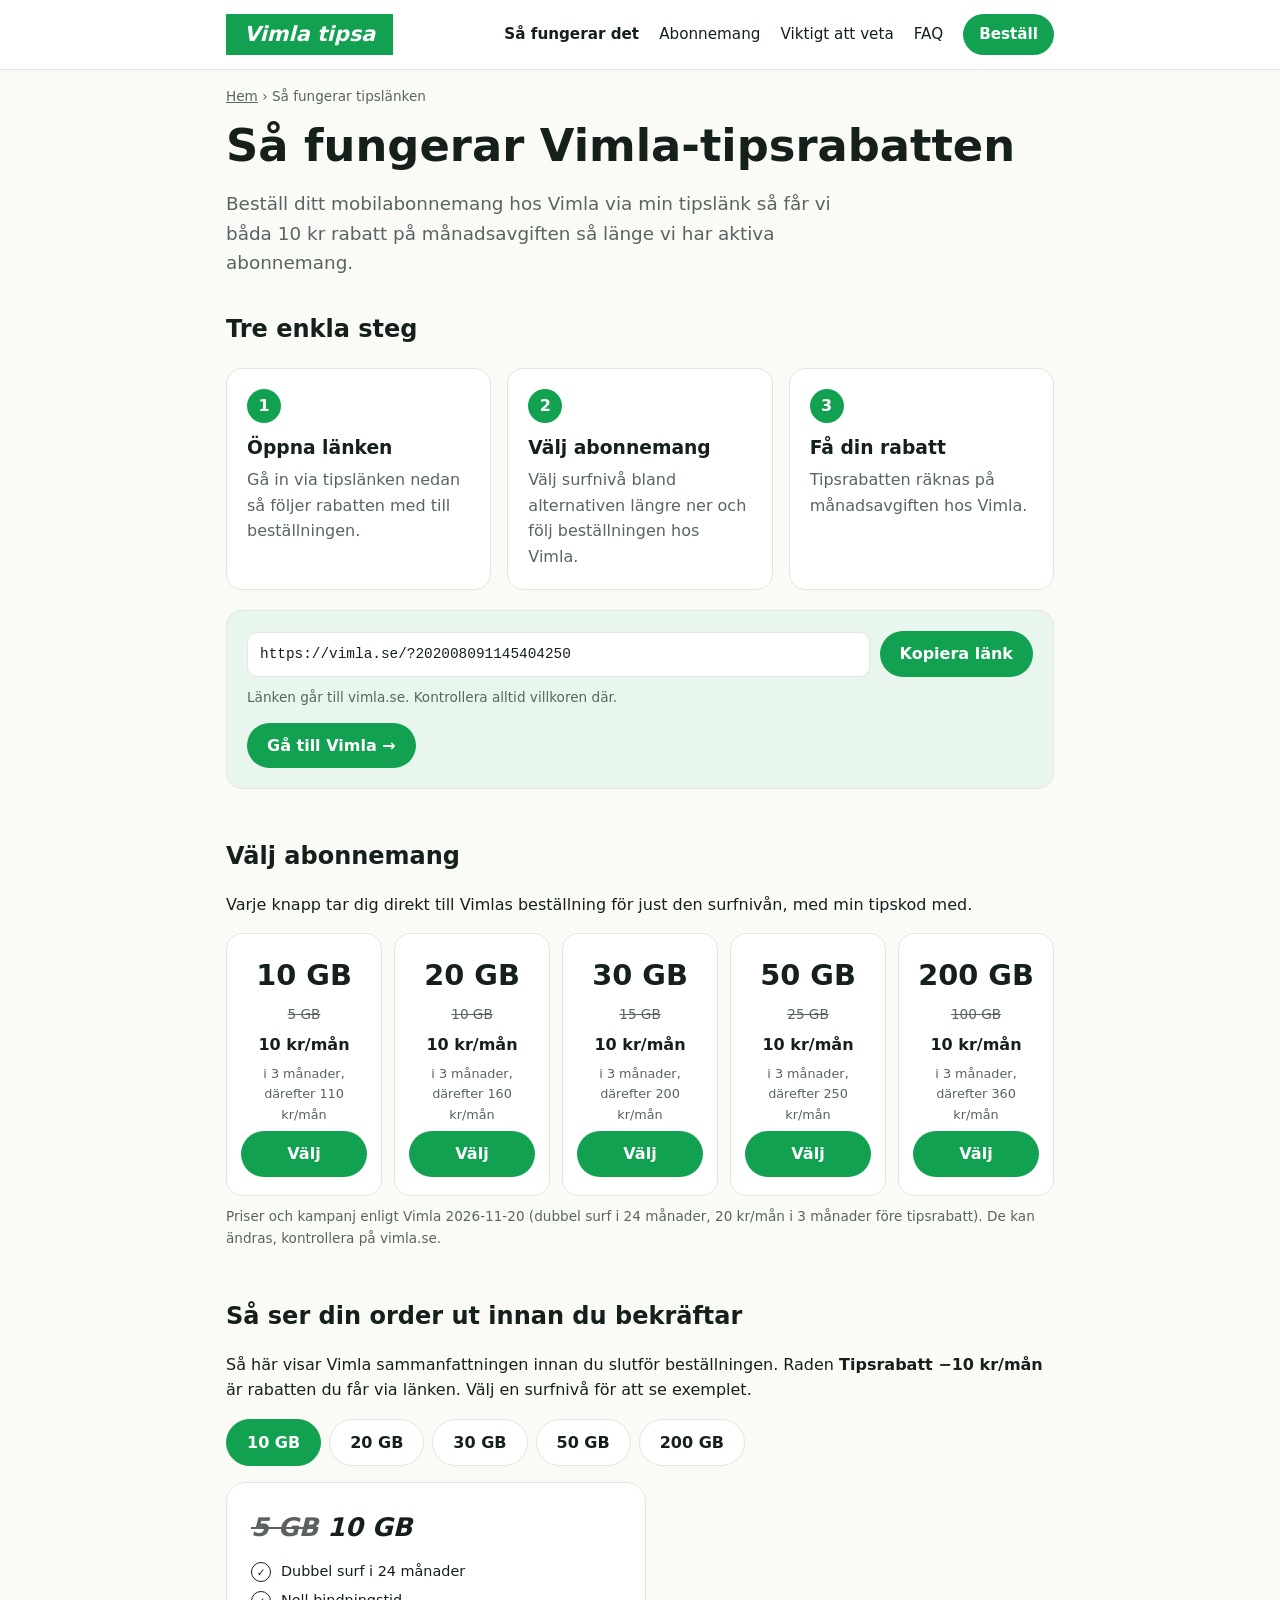
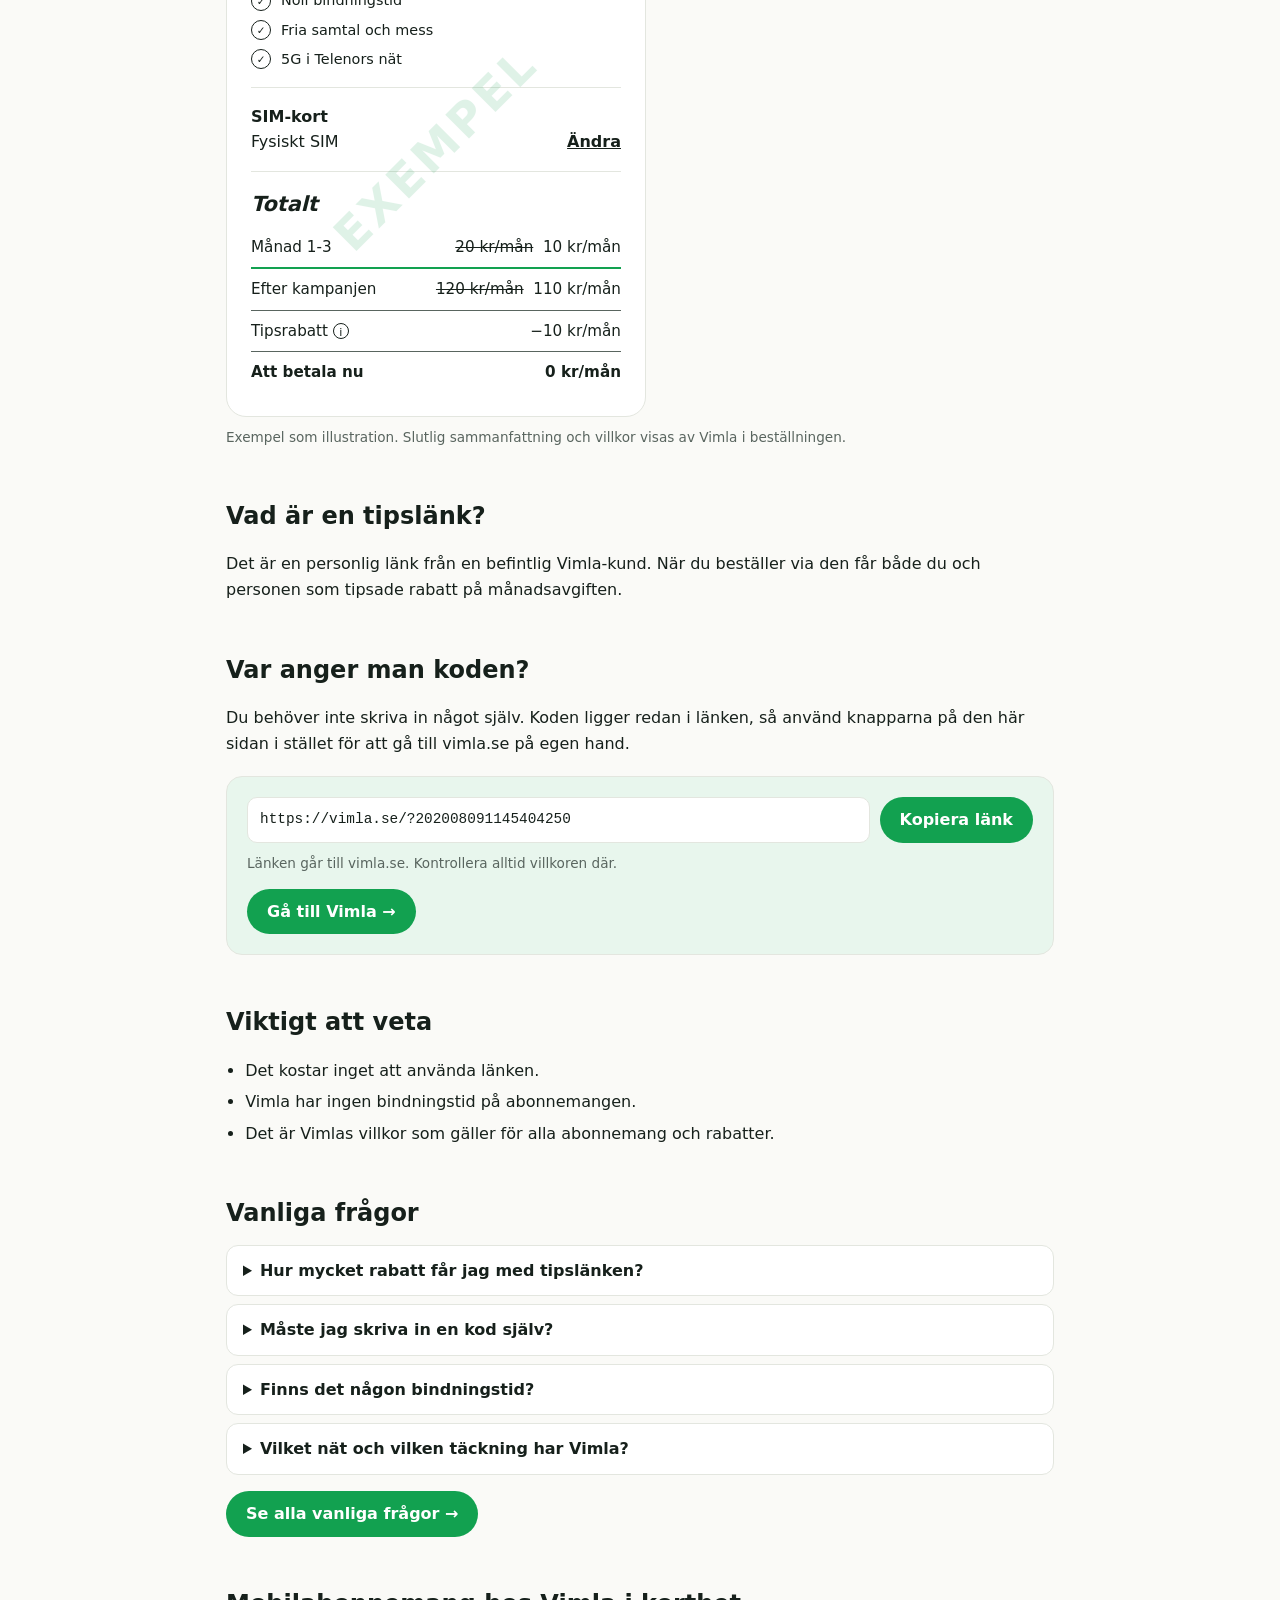
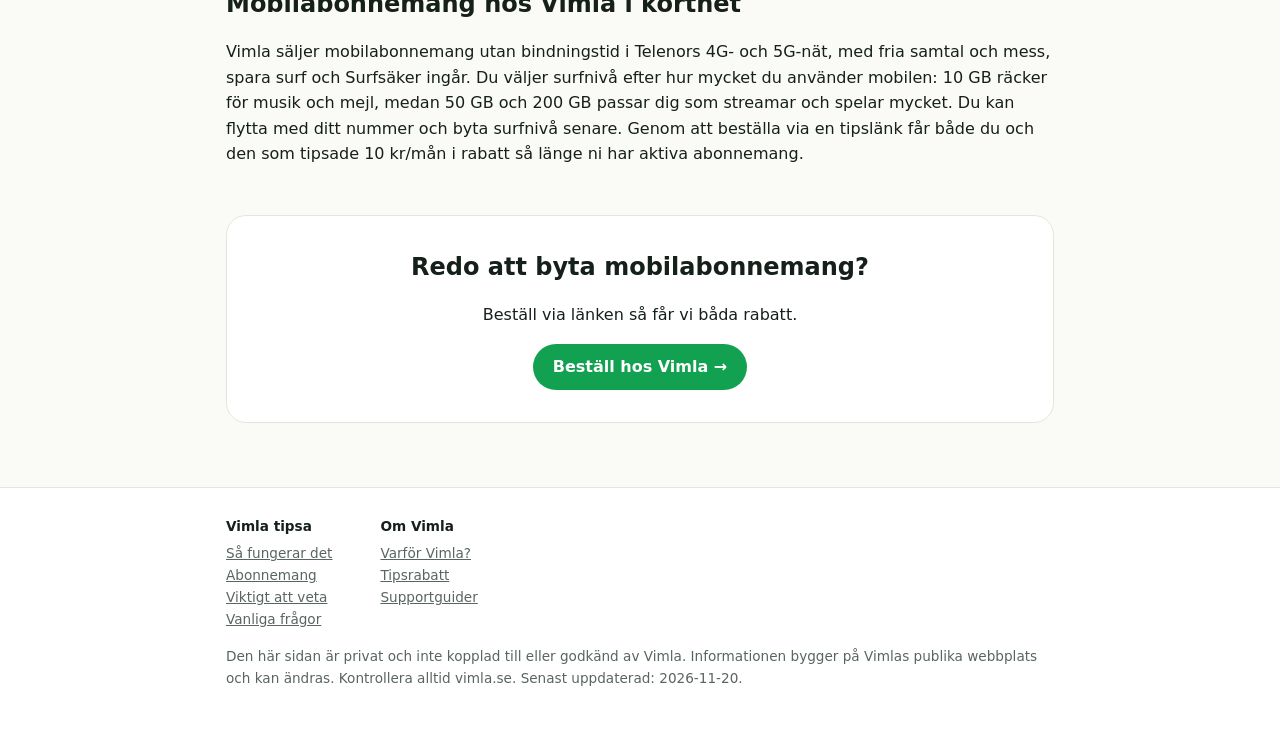
==== index.html @ a54d3bc0 "Add Vimla tipsa referral site Static two-page site (start page and FAQ) with referral links.  Co-Aut" ====
<!doctype html>
<html lang="sv">
<head>
<meta charset="utf-8">
<meta name="viewport" content="width=device-width, initial-scale=1">
<title>Vimla tipsrabatt: 10 kr/mån i rabatt med tipslänk</title>
<meta name="description" content="Så fungerar Vimla-tipsrabatten. Beställ mobilabonnemang via tipslänken och få 10 kr/mån i rabatt, utan bindningstid. Se alla surfnivåer och ett exempel på din order.">
<meta name="robots" content="index, follow, max-image-preview:large">
<meta name="theme-color" content="#12a150">
<link rel="icon" href="data:image/svg+xml,%3Csvg xmlns='http://www.w3.org/2000/svg' viewBox='0 0 32 32'%3E%3Crect width='32' height='32' fill='%2312a150'/%3E%3Ctext x='16' y='23' font-size='20' font-weight='900' font-style='italic' text-anchor='middle' fill='white' font-family='sans-serif'%3EV%3C/text%3E%3C/svg%3E">
<meta property="og:type" content="website">
<meta property="og:locale" content="sv_SE">
<meta property="og:title" content="Vimla tipsrabatt: 10 kr/mån i rabatt med tipslänk">
<meta property="og:description" content="Beställ mobilabonnemang hos Vimla via tipslänken och få 10 kr/mån i rabatt. Ingen bindningstid.">
<meta name="twitter:card" content="summary">
<meta name="twitter:title" content="Vimla tipsrabatt: 10 kr/mån i rabatt med tipslänk">
<meta name="twitter:description" content="Beställ mobilabonnemang hos Vimla via tipslänken och få 10 kr/mån i rabatt. Ingen bindningstid.">
<script type="application/ld+json">
{"@context":"https://schema.org","@graph":[
 {"@type":"WebPage","name":"Så fungerar Vimla-tipsrabatten","inLanguage":"sv-SE","description":"Beställ mobilabonnemang hos Vimla via en tipslänk och få 10 kr/mån i rabatt.","dateModified":"2026-11-20"},
 {"@type":"HowTo","name":"Så får du Vimla-tipsrabatt","step":[
  {"@type":"HowToStep","position":1,"name":"Öppna länken","text":"Gå in via tipslänken så följer rabatten med till beställningen."},
  {"@type":"HowToStep","position":2,"name":"Välj abonnemang","text":"Välj surfnivå och följ beställningen hos Vimla."},
  {"@type":"HowToStep","position":3,"name":"Få din rabatt","text":"Tipsrabatten räknas på månadsavgiften hos Vimla."}]}
]}
</script>
<link rel="stylesheet" href="style.css">
</head>
<body>
<nav>
  <div class="wrap">
    <a class="logo" href="https://vimla.se/?202008091145404250" rel="sponsored nofollow noopener" aria-label="Vimla tipsa"><span>Vimla tipsa</span></a>
    <a href="#sa-fungerar" aria-current="page">Så fungerar det</a>
    <a href="#abonnemang">Abonnemang</a>
    <a href="#viktigt">Viktigt att veta</a>
    <a href="faq.html">FAQ</a>
    <a class="cta" data-home href="https://vimla.se/?202008091145404250" rel="sponsored nofollow noopener">Beställ</a>
  </div>
</nav>

<main class="wrap">
  <div class="crumbs"><a href="#">Hem</a> › Så fungerar tipslänken</div>
  <h1>Så fungerar Vimla-tipsrabatten</h1>
  <p class="lead">Beställ ditt mobilabonnemang hos Vimla via min tipslänk så får vi båda 10 kr rabatt på månadsavgiften så länge vi har aktiva abonnemang.</p>

  <h2 id="sa-fungerar" style="margin-top:32px">Tre enkla steg</h2>
  <div class="steps">
    <div class="step"><span class="n">1</span><h3>Öppna länken</h3><p>Gå in via tipslänken nedan så följer rabatten med till beställningen.</p></div>
    <div class="step"><span class="n">2</span><h3>Välj abonnemang</h3><p>Välj surfnivå bland alternativen längre ner och följ beställningen hos Vimla.</p></div>
    <div class="step"><span class="n">3</span><h3>Få din rabatt</h3><p>Tipsrabatten räknas på månadsavgiften hos Vimla.</p></div>
  </div>

  <div class="box">
    <div class="linkrow">
      <code data-reflink></code>
      <button type="button" data-copy>Kopiera länk</button>
    </div>
    <p class="small">Länken går till vimla.se. Kontrollera alltid villkoren där.</p>
    <p style="margin:14px 0 0"><a class="btn" data-home href="#">Gå till Vimla →</a></p>
  </div>

  <h2 id="abonnemang">Välj abonnemang</h2>
  <p>Varje knapp tar dig direkt till Vimlas beställning för just den surfnivån, med min tipskod med.</p>
  <div class="plans" id="plans"></div>
  <p class="small">Priser och kampanj enligt Vimla 2026-11-20 (dubbel surf i 24 månader, 20 kr/mån i 3 månader före tipsrabatt). De kan ändras, kontrollera på vimla.se.</p>

  <h2>Så ser din order ut innan du bekräftar</h2>
  <p>Så här visar Vimla sammanfattningen innan du slutför beställningen. Raden <strong>Tipsrabatt −10 kr/mån</strong> är rabatten du får via länken. Välj en surfnivå för att se exemplet.</p>
  <div class="tabs" id="tabs" role="group" aria-label="Välj surfnivå för exemplet"></div>
  <div class="order" aria-live="polite">
    <div class="order-gb"><del id="oWas"></del> <span id="oNow"></span></div>
    <ul class="checks">
      <li>Dubbel surf i 24 månader</li>
      <li>Noll bindningstid</li>
      <li>Fria samtal och mess</li>
      <li>5G i Telenors nät</li>
    </ul>
    <hr>
    <div class="row"><div><strong>SIM-kort</strong><br>Fysiskt SIM</div><span class="ul">Ändra</span></div>
    <hr>
    <div class="order-total">Totalt</div>
    <div class="row line green"><span>Månad 1-3</span><span><del>20 kr/mån</del> &nbsp;10 kr/mån</span></div>
    <div class="row line"><span>Efter kampanjen</span><span><del id="oOld"></del> &nbsp;<span id="oAfter"></span></span></div>
    <div class="row line"><span>Tipsrabatt <span class="info" title="Rabatt via tipslänk">i</span></span><span>−10 kr/mån</span></div>
    <div class="row line last"><strong>Att betala nu</strong><strong>0 kr/mån</strong></div>
  </div>
  <p class="small">Exempel som illustration. Slutlig sammanfattning och villkor visas av Vimla i beställningen.</p>

  <h2>Vad är en tipslänk?</h2>
  <p>Det är en personlig länk från en befintlig Vimla-kund. När du beställer via den får både du och personen som tipsade rabatt på månadsavgiften.</p>

  <h2>Var anger man koden?</h2>
  <p>Du behöver inte skriva in något själv. Koden ligger redan i länken, så använd knapparna på den här sidan i stället för att gå till vimla.se på egen hand.</p>
  <div class="box">
    <div class="linkrow">
      <code data-reflink></code>
      <button type="button" data-copy>Kopiera länk</button>
    </div>
    <p class="small">Länken går till vimla.se. Kontrollera alltid villkoren där.</p>
    <p style="margin:14px 0 0"><a class="btn" data-home href="#">Gå till Vimla →</a></p>
  </div>

  <h2 id="viktigt">Viktigt att veta</h2>
  <ul>
    <li>Det kostar inget att använda länken.</li>
    <li>Vimla har ingen bindningstid på abonnemangen.</li>
    <li>Det är Vimlas villkor som gäller för alla abonnemang och rabatter.</li>
  </ul>

  <h2 id="faq">Vanliga frågor</h2>
  <div class="faq">
    <details><summary>Hur mycket rabatt får jag med tipslänken?</summary><p>Du får 10 kr/mån i rabatt på månadsavgiften, och det gör även personen som tipsade dig. Rabatten gäller så länge ni båda har aktiva abonnemang hos Vimla.</p></details>
    <details><summary>Måste jag skriva in en kod själv?</summary><p>Nej. Koden ligger redan i länken. Använd knapparna på den här sidan så följer tipsrabatten med till beställningen hos Vimla. Rabatten kräver att du beställer via en tipslänk, så den går inte att lägga till i efterhand.</p></details>
    <details><summary>Finns det någon bindningstid?</summary><p>Nej, Vimlas abonnemang har ingen bindningstid och du kan lämna när du vill. Kampanjen med dubbel surf gäller i 24 månader.</p></details>
    <details><summary>Vilket nät och vilken täckning har Vimla?</summary><p>Vimla är en del av Telenor Sverige och använder Telenors nät med 4G och 5G. Enligt Vimla täcker nätet 99,9 % av befolkningen. På Vimlas täckningskarta kan du kontrollera täckningen där du tänker använda abonnemanget.</p></details>
  </div>
  <p><a class="btn" href="faq.html">Se alla vanliga frågor →</a></p>

  <h2>Mobilabonnemang hos Vimla i korthet</h2>
  <p>Vimla säljer mobilabonnemang utan bindningstid i Telenors 4G- och 5G-nät, med fria samtal och mess, spara surf och Surfsäker ingår. Du väljer surfnivå efter hur mycket du använder mobilen: 10 GB räcker för musik och mejl, medan 50 GB och 200 GB passar dig som streamar och spelar mycket. Du kan flytta med ditt nummer och byta surfnivå senare. Genom att beställa via en tipslänk får både du och den som tipsade 10 kr/mån i rabatt så länge ni har aktiva abonnemang.</p>

  <section class="final">
    <h2 style="margin-top:0">Redo att byta mobilabonnemang?</h2>
    <p>Beställ via länken så får vi båda rabatt.</p>
    <div class="linkrow"><a class="btn" data-home href="#">Beställ hos Vimla →</a></div>
  </section>
</main>

<footer>
  <div class="wrap">
    <div class="cols">
      <div><h4>Vimla tipsa</h4><a href="#sa-fungerar">Så fungerar det</a><a href="#abonnemang">Abonnemang</a><a href="#viktigt">Viktigt att veta</a><a href="faq.html">Vanliga frågor</a></div>
      <div><h4>Om Vimla</h4><a href="https://vimla.se/varfor-vimla/" rel="noopener">Varför Vimla?</a><a href="https://vimla.se/tipsrabatt-guide/" rel="noopener">Tipsrabatt</a><a href="https://faq.vimla.se/hc/sv" rel="noopener">Supportguider</a></div>
    </div>
    <p>Den här sidan är privat och inte kopplad till eller godkänd av Vimla. Informationen bygger på Vimlas publika webbplats och kan ändras. Kontrollera alltid vimla.se. Senast uppdaterad: 2026-11-20.</p>
  </div>
</footer>

<script src="site.js"></script>
</body>
</html>
---- style.css ----
:root{--bg:#fafaf7;--card:#fff;--ink:#16201b;--muted:#59655f;--line:#e3e6df;--brand:#12a150;--brand-d:#0d7f3e;--soft:#e8f6ed}
  @media (prefers-color-scheme:dark){:root{--bg:#0f1512;--card:#17201b;--ink:#eef3ef;--muted:#9aa8a0;--line:#26332b;--brand:#3ccf7a;--brand-d:#63dd96;--soft:#16301f}}
  *{box-sizing:border-box}
  body{margin:0;background:var(--bg);color:var(--ink);font:16px/1.6 system-ui,-apple-system,"Segoe UI",Roboto,sans-serif}
  a{color:var(--brand-d)}
  .wrap{max-width:860px;margin:0 auto;padding:0 16px}
  nav{border-bottom:1px solid var(--line);background:var(--card)}
  nav .wrap{display:flex;flex-wrap:wrap;gap:8px 20px;align-items:center;padding-top:14px;padding-bottom:14px}
  .logo{margin-right:auto;display:grid;place-items:center;padding:10px 18px;background:var(--brand);color:#fff;font-weight:900;font-style:italic;font-size:1.3rem;line-height:1;white-space:nowrap;text-align:center;text-decoration:none;border-radius:0}
  .logo span{display:block}
  nav a{color:var(--ink);text-decoration:none;font-size:.95rem}
  nav a[aria-current]{font-weight:700}
  nav a.cta{background:var(--brand);color:#fff;padding:8px 16px;border-radius:999px;font-weight:600}
  .crumbs{font-size:.85rem;color:var(--muted);padding:16px 0 0}
  .crumbs a{color:inherit}
  h1{font-size:clamp(1.9rem,5vw,2.8rem);line-height:1.15;margin:12px 0}
  h2{font-size:1.5rem;margin:48px 0 12px}
  .lead{font-size:1.15rem;color:var(--muted);max-width:640px}
  .steps{display:grid;gap:16px;grid-template-columns:repeat(auto-fit,minmax(230px,1fr));margin-top:20px}
  .step{background:var(--card);border:1px solid var(--line);border-radius:16px;padding:20px}
  .step .n{display:inline-grid;place-items:center;width:34px;height:34px;border-radius:50%;background:var(--brand);color:#fff;font-weight:700}
  .step h3{margin:10px 0 4px}
  .step p{margin:0;color:var(--muted)}
  .box{background:var(--soft);border:1px solid var(--line);border-radius:16px;padding:20px;margin-top:20px}
  .linkrow{display:flex;flex-wrap:wrap;gap:10px;align-items:center}
  code{flex:1 1 280px;min-width:0;overflow-wrap:anywhere;background:var(--card);border:1px solid var(--line);border-radius:10px;padding:10px 12px;font-size:.9rem}
  button,.btn{font:inherit;font-weight:600;cursor:pointer;border:0;border-radius:999px;padding:10px 20px;background:var(--brand);color:#fff;text-decoration:none;display:inline-block}
  button:hover,.btn:hover{background:var(--brand-d)}
  .small{font-size:.85rem;color:var(--muted);margin:10px 0 0}
  .plans{display:grid;gap:12px;grid-template-columns:repeat(auto-fit,minmax(140px,1fr));margin-top:16px}
  .plan{background:var(--card);border:1px solid var(--line);border-radius:16px;padding:18px 14px;text-align:center;display:flex;flex-direction:column;gap:6px}
  .plan .gb{font-size:1.8rem;font-weight:800}
  .plan .old{color:var(--muted);font-size:.85rem}
  .plan .price{font-weight:700}
  .plan .then{color:var(--muted);font-size:.8rem;flex:1}
  .tabs{display:flex;flex-wrap:wrap;gap:8px;margin:16px 0}
  .tabs button{background:var(--card);color:var(--ink);border:1px solid var(--line)}
  .tabs button[aria-pressed="true"]{background:var(--brand);color:#fff;border-color:var(--brand)}
  .order{background:var(--card);border:1px solid var(--line);border-radius:20px;padding:24px;max-width:420px}
  .order{position:relative;overflow:hidden}
  .order::after{content:"EXEMPEL";position:absolute;inset:0;display:grid;place-items:center;font-size:2.88rem;font-weight:900;letter-spacing:.08em;color:var(--brand);opacity:.13;transform:rotate(-45deg);pointer-events:none}
  .order-gb{font-size:1.6rem;font-weight:800;font-style:italic}
  .order-gb del{opacity:.7}
  .order hr{border:0;border-top:1px solid var(--line);margin:16px 0}
  .checks{list-style:none;padding:0;margin:12px 0 0;font-size:.9rem;font-weight:500}
  .checks li{display:flex;gap:10px;align-items:center}
  .checks li::before{content:"✓";display:inline-grid;place-items:center;width:18px;height:18px;border:1.5px solid var(--ink);border-radius:50%;font-size:.65rem}
  .order .row{display:flex;justify-content:space-between;gap:12px}
  .order .ul{text-decoration:underline;font-weight:600;align-self:flex-end}
  .order-total{font-size:1.3rem;font-weight:800;font-style:italic;margin-bottom:6px}
  .line{padding:8px 0;border-bottom:1px solid var(--muted);font-size:.95rem}
  .line.green{border-bottom-color:var(--brand);border-bottom-width:2px}
  .line.last{border-bottom:0}
  .info{display:inline-grid;place-items:center;width:16px;height:16px;border:1px solid var(--ink);border-radius:50%;font-size:.7rem}
  .faq details{background:var(--card);border:1px solid var(--line);border-radius:12px;padding:12px 16px;margin:8px 0}
  .faq summary{cursor:pointer;font-weight:600}
  .faq p{margin:8px 0 0;color:var(--muted)}
  ul{padding-left:1.2rem}
  li{margin:6px 0}
  .final{text-align:center;background:var(--card);border:1px solid var(--line);border-radius:20px;padding:32px 20px;margin-top:48px}
  .final .linkrow{justify-content:center;margin-top:16px}
  footer{margin-top:64px;border-top:1px solid var(--line);background:var(--card);padding:28px 0;font-size:.85rem;color:var(--muted)}
  footer .cols{display:flex;flex-wrap:wrap;gap:24px 48px;margin-bottom:16px}
  footer h4{margin:0 0 6px;color:var(--ink)}
  footer a{display:block;color:inherit}
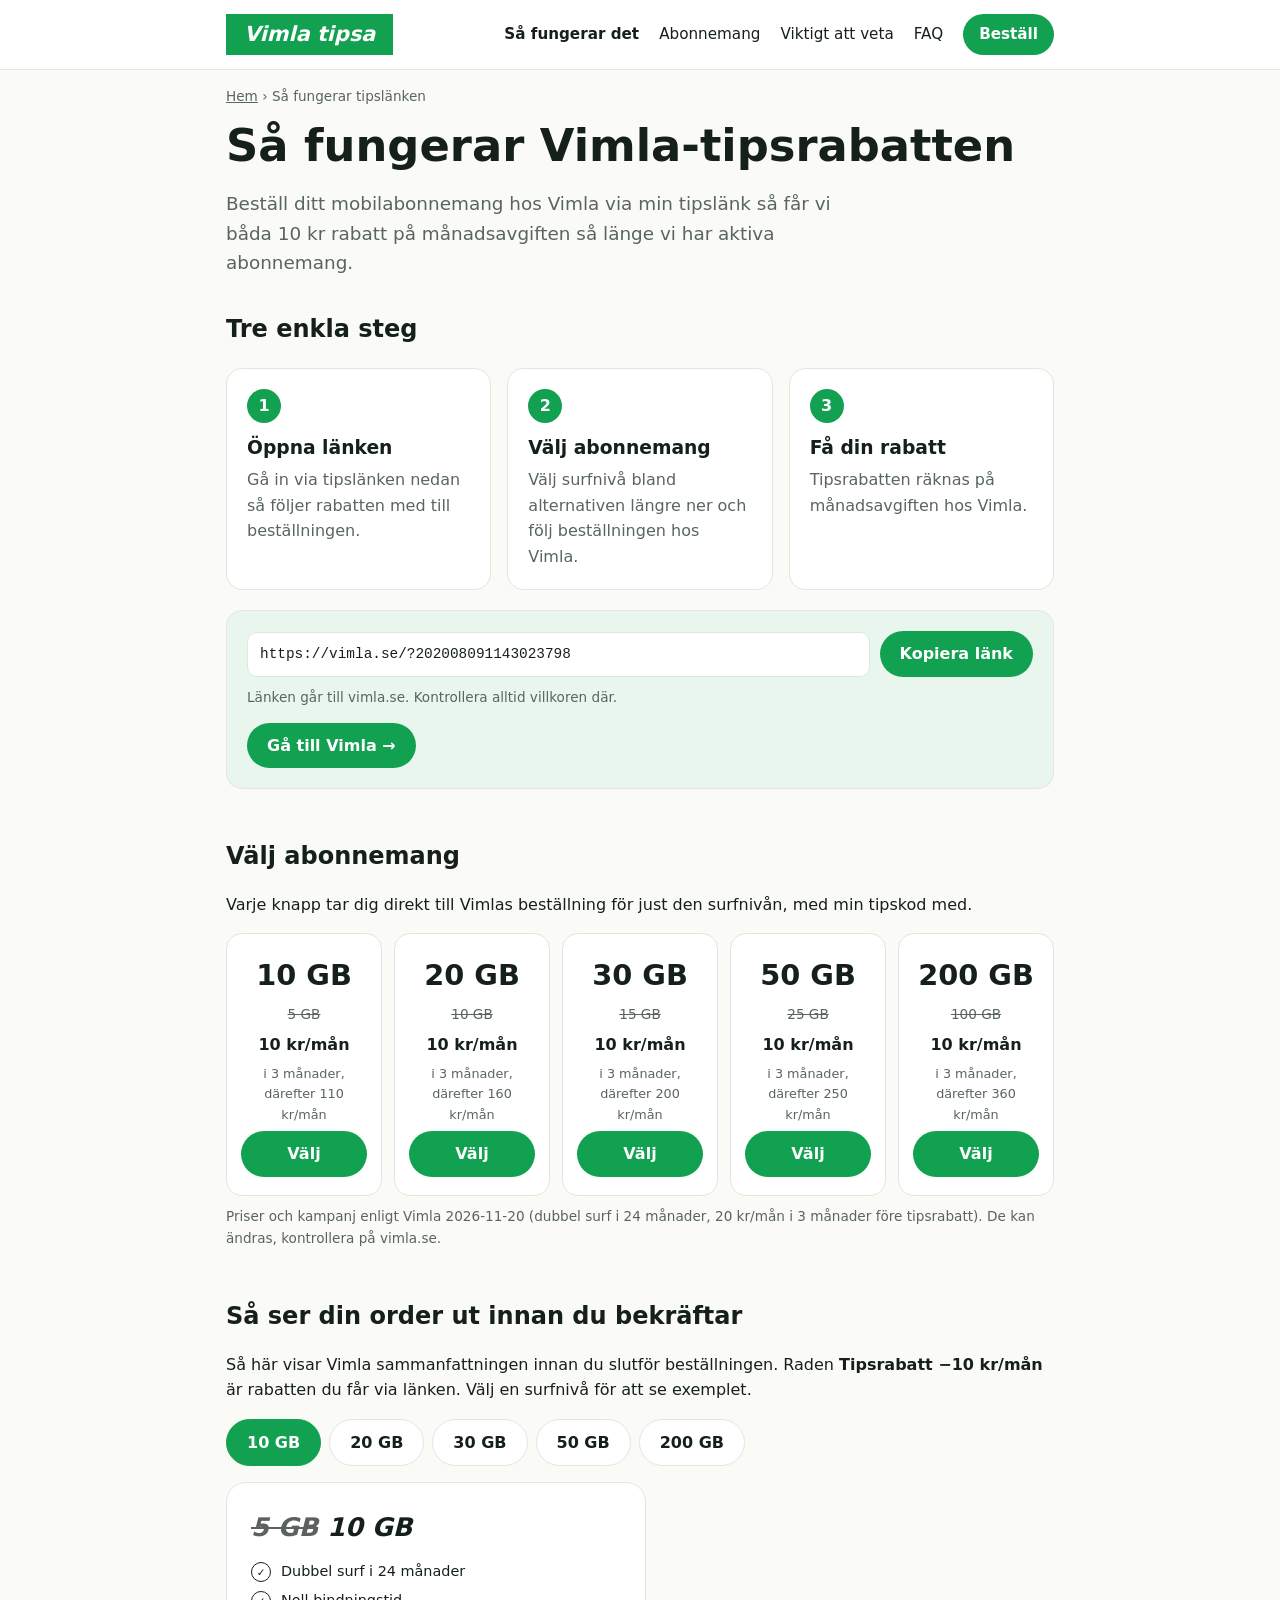
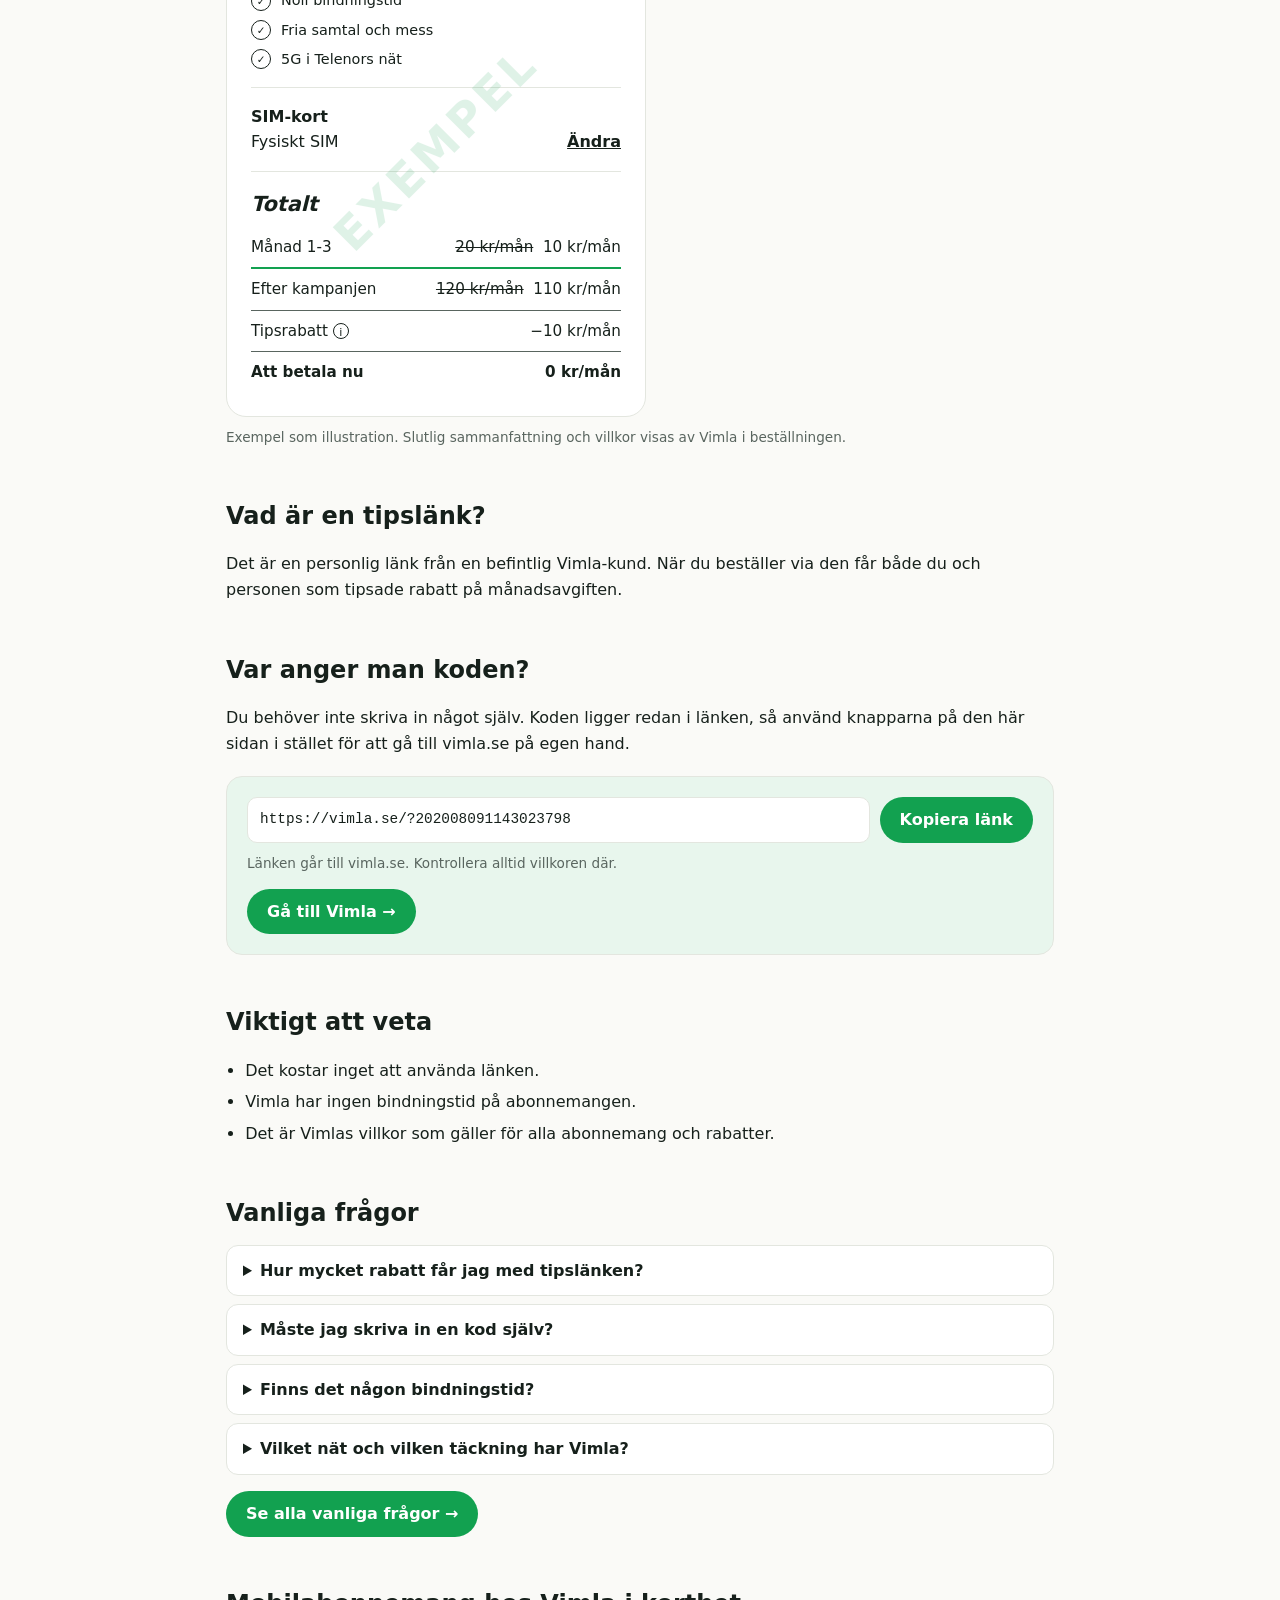
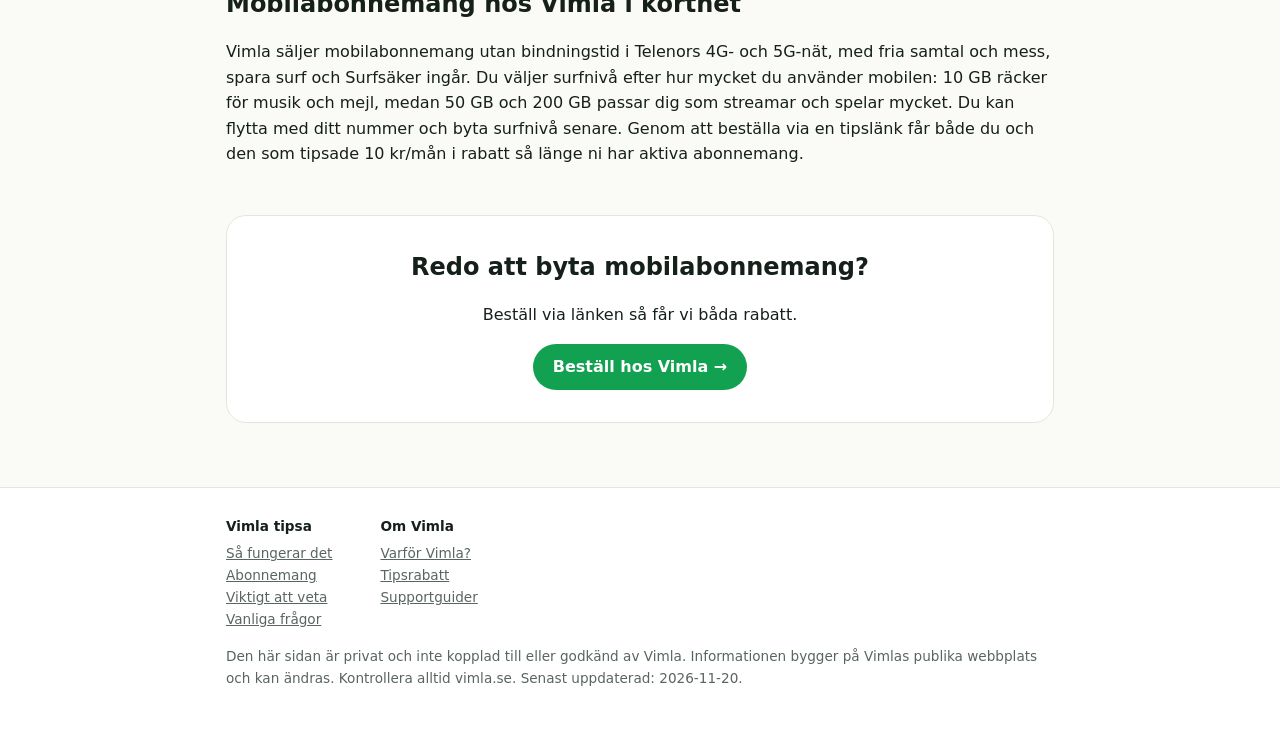
==== commit 7af829a3: "Update referral code and add SEO files Switch to the new referral code, add canonical and og:url tag" ====
--- a/index.html
+++ b/index.html
@@ -7,8 +7,11 @@
 <meta name="description" content="Så fungerar Vimla-tipsrabatten. Beställ mobilabonnemang via tipslänken och få 10 kr/mån i rabatt, utan bindningstid. Se alla surfnivåer och ett exempel på din order.">
 <meta name="robots" content="index, follow, max-image-preview:large">
 <meta name="theme-color" content="#12a150">
+<link rel="canonical" href="https://vimla-kod.se/">
 <link rel="icon" href="data:image/svg+xml,%3Csvg xmlns='http://www.w3.org/2000/svg' viewBox='0 0 32 32'%3E%3Crect width='32' height='32' fill='%2312a150'/%3E%3Ctext x='16' y='23' font-size='20' font-weight='900' font-style='italic' text-anchor='middle' fill='white' font-family='sans-serif'%3EV%3C/text%3E%3C/svg%3E">
 <meta property="og:type" content="website">
+<meta property="og:url" content="https://vimla-kod.se/">
+<meta property="og:site_name" content="Vimla tipsa">
 <meta property="og:locale" content="sv_SE">
 <meta property="og:title" content="Vimla tipsrabatt: 10 kr/mån i rabatt med tipslänk">
 <meta property="og:description" content="Beställ mobilabonnemang hos Vimla via tipslänken och få 10 kr/mån i rabatt. Ingen bindningstid.">
@@ -17,7 +20,7 @@
 <meta name="twitter:description" content="Beställ mobilabonnemang hos Vimla via tipslänken och få 10 kr/mån i rabatt. Ingen bindningstid.">
 <script type="application/ld+json">
 {"@context":"https://schema.org","@graph":[
- {"@type":"WebPage","name":"Så fungerar Vimla-tipsrabatten","inLanguage":"sv-SE","description":"Beställ mobilabonnemang hos Vimla via en tipslänk och få 10 kr/mån i rabatt.","dateModified":"2026-11-20"},
+ {"@type":"WebPage","url":"https://vimla-kod.se/","name":"Så fungerar Vimla-tipsrabatten","inLanguage":"sv-SE","description":"Beställ mobilabonnemang hos Vimla via en tipslänk och få 10 kr/mån i rabatt.","dateModified":"2026-11-20"},
  {"@type":"HowTo","name":"Så får du Vimla-tipsrabatt","step":[
   {"@type":"HowToStep","position":1,"name":"Öppna länken","text":"Gå in via tipslänken så följer rabatten med till beställningen."},
   {"@type":"HowToStep","position":2,"name":"Välj abonnemang","text":"Välj surfnivå och följ beställningen hos Vimla."},
@@ -29,12 +32,12 @@
 <body>
 <nav>
   <div class="wrap">
-    <a class="logo" href="https://vimla.se/?202008091145404250" rel="sponsored nofollow noopener" aria-label="Vimla tipsa"><span>Vimla tipsa</span></a>
+    <a class="logo" href="https://vimla.se/?202008091143023798" rel="sponsored nofollow noopener" aria-label="Vimla tipsa"><span>Vimla tipsa</span></a>
     <a href="#sa-fungerar" aria-current="page">Så fungerar det</a>
     <a href="#abonnemang">Abonnemang</a>
     <a href="#viktigt">Viktigt att veta</a>
     <a href="faq.html">FAQ</a>
-    <a class="cta" data-home href="https://vimla.se/?202008091145404250" rel="sponsored nofollow noopener">Beställ</a>
+    <a class="cta" data-home href="https://vimla.se/?202008091143023798" rel="sponsored nofollow noopener">Beställ</a>
   </div>
 </nav>
 
